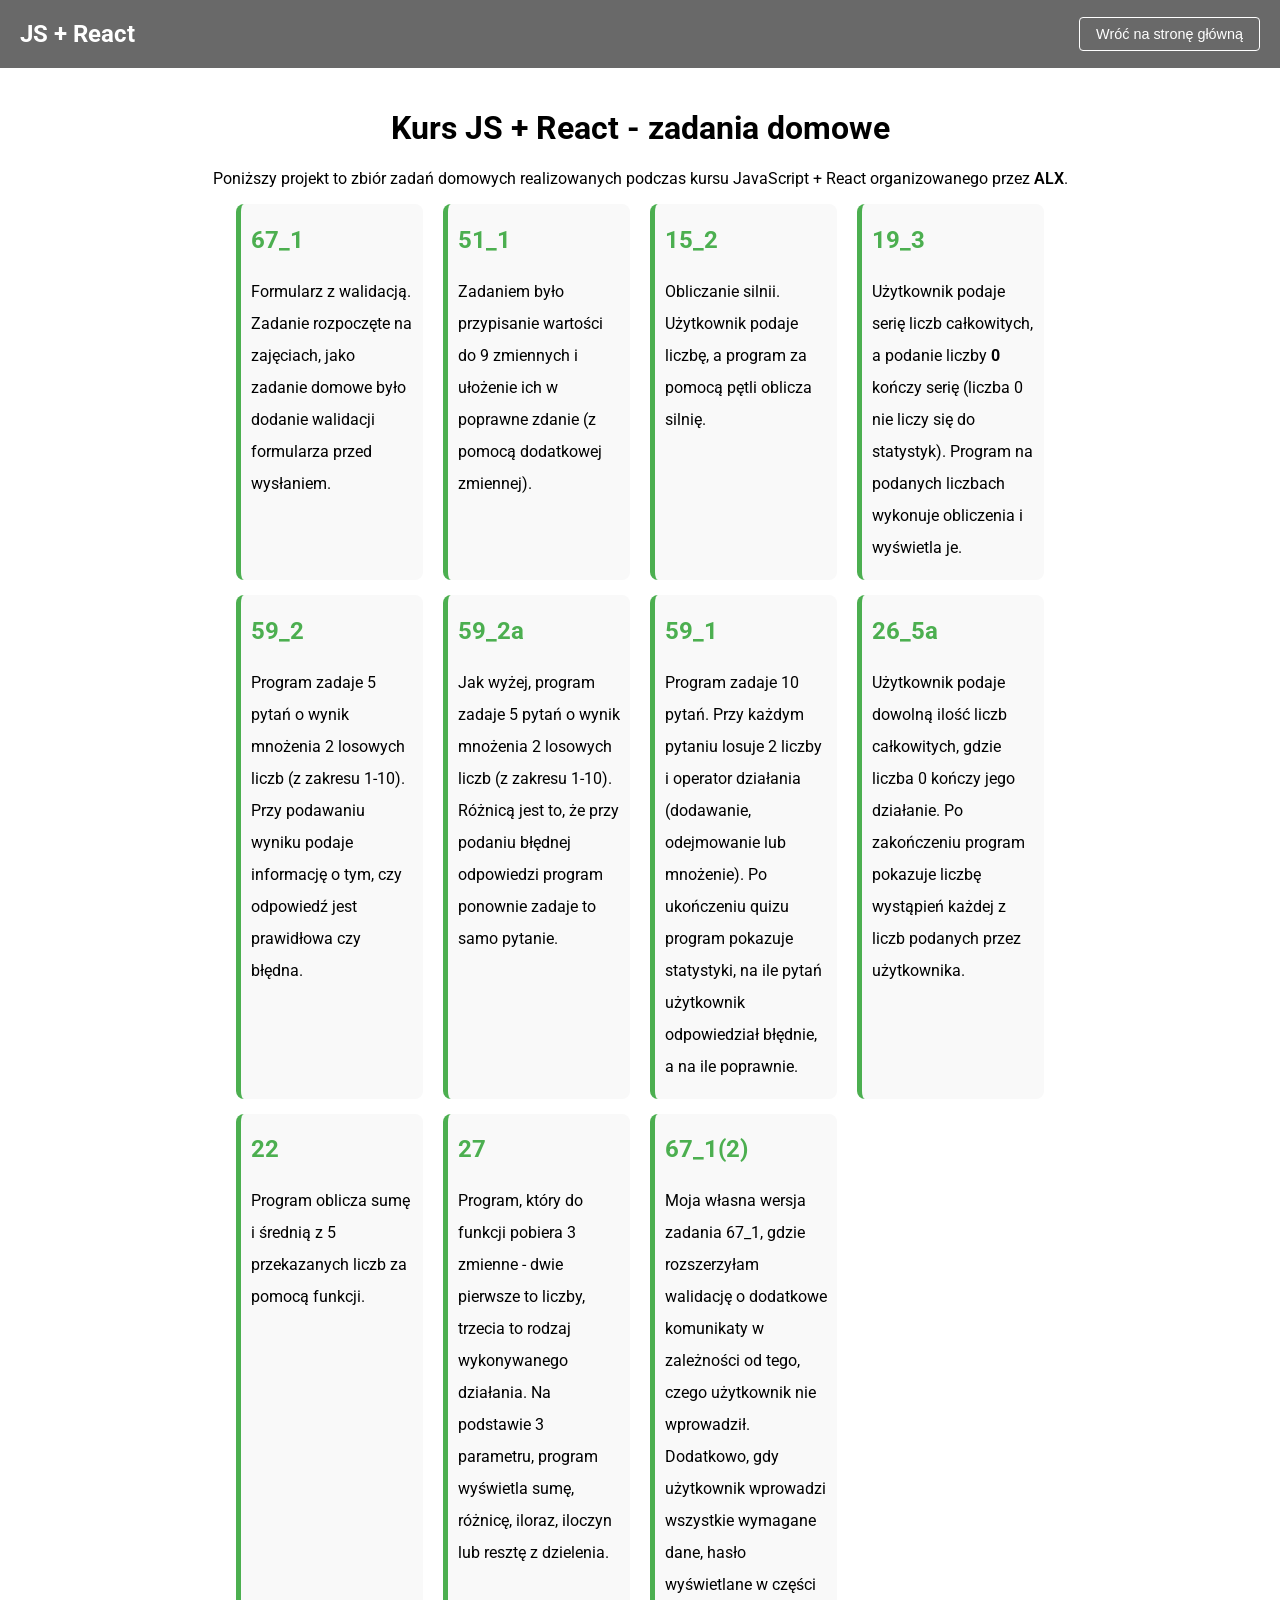
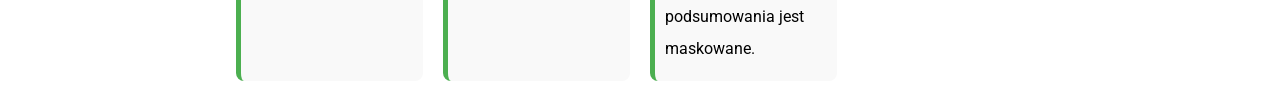
==== index.html @ 88aaadb1 "feat: dodano w root plik style.css - dodano plik "/index.html" dla GH Pages - dodano style w "/style" ====
<!doctype html>
<html lang="en">
    <head>
        <meta charset="UTF-8" />
        <meta name="viewport" content="width=device-width, initial-scale=1.0" />
        <title>JS+React</title>
        <link rel="stylesheet" href="./style.css" />
        <link rel="stylesheet" href="main.css" />
    </head>
    <body>
        <header class="app-header">
            <h2 id="app-name">JS + React</h2>
            <nav id="app-nav">
                <a href="/js-react-alx">
                    <button>Wróć na stronę główną</button>
                </a>
            </nav>
        </header>
        <main>
            <div id="main">
                <h1>Kurs JS + React - zadania domowe</h1>
                <p>Poniższy projekt to zbiór zadań domowych realizowanych podczas kursu JavaScript + React organizowanego przez <a href="https://alx.pl">ALX</a>.</p>
            </div>

            <div id="exer">
                <a href="/67_1/">
                    <h2 class="title">67_1</h2>
                    <p class="desc">Formularz z walidacją. Zadanie rozpoczęte na zajęciach, jako zadanie domowe było dodanie walidacji formularza przed wysłaniem.</p>
                </a>
                <a href="/51_2/">
                    <h2 class="title">51_1</h2>
                    <p class="desc">Zadaniem było przypisanie wartości do 9 zmiennych i ułożenie ich w poprawne zdanie (z pomocą dodatkowej zmiennej).</p>
                </a>
                <a href="/15_2/">
                    <h2 class="title">15_2</h2>
                    <p class="desc">Obliczanie silnii. Użytkownik podaje liczbę, a program za pomocą pętli oblicza silnię.</p>
                </a>
                <a href="/19_3/">
                    <h2 class="title">19_3</h2>
                    <p class="desc">Użytkownik podaje serię liczb całkowitych, a podanie liczby <b>0</b> kończy serię (liczba 0 nie liczy się do statystyk). Program na podanych liczbach wykonuje obliczenia i wyświetla je.</p>
                </a>
                <a href="/59_2/">
                    <h2 class="title">59_2</h2>
                    <p class="desc">Program zadaje 5 pytań o wynik mnożenia 2 losowych liczb (z zakresu 1-10). Przy podawaniu wyniku podaje informację o tym, czy odpowiedź jest prawidłowa czy błędna.</p>
                </a>
                <a href="/59_2a/">
                    <h2 class="title">59_2a</h2>
                    <p class="desc">Jak wyżej, program zadaje 5 pytań o wynik mnożenia 2 losowych liczb (z zakresu 1-10). Różnicą jest to, że przy podaniu błędnej odpowiedzi program ponownie zadaje to samo pytanie.</p>
                </a>
                <a href="/59_1/">
                    <h2 class="title">59_1</h2>
                    <p class="desc">
                        Program zadaje 10 pytań. Przy każdym pytaniu losuje 2 liczby i operator działania (dodawanie, odejmowanie lub mnożenie). Po ukończeniu quizu program pokazuje statystyki, na ile pytań użytkownik odpowiedział błędnie, a na ile
                        poprawnie.
                    </p>
                </a>
                <a href="/26_5a/">
                    <h2 class="title">26_5a</h2>
                    <p class="desc">Użytkownik podaje dowolną ilość liczb całkowitych, gdzie liczba 0 kończy jego działanie. Po zakończeniu program pokazuje liczbę wystąpień każdej z liczb podanych przez użytkownika.</p>
                </a>
                <a href="/22/">
                    <h2 class="title">22</h2>
                    <p class="desc">Program oblicza sumę i średnią z 5 przekazanych liczb za pomocą funkcji.</p>
                </a>
                <a href="/27/">
                    <h2 class="title">27</h2>
                    <p class="desc">
                        Program, który do funkcji pobiera 3 zmienne - dwie pierwsze to liczby, trzecia to rodzaj wykonywanego działania. Na podstawie 3 parametru, program wyświetla sumę, różnicę, iloraz, iloczyn lub resztę z dzielenia.
                    </p>
                </a>
                <a href="/67_1(2)/">
                    <h2 class="title">67_1(2)</h2>
                    <p class="desc">
                        Moja własna wersja zadania 67_1, gdzie rozszerzyłam walidację o dodatkowe komunikaty w zależności od tego, czego użytkownik nie wprowadził. Dodatkowo, gdy użytkownik wprowadzi wszystkie wymagane dane, hasło wyświetlane w
                        części podsumowania jest maskowane.
                    </p>
                </a>
            </div>
        </main>
    </body>
</html>
---- style.css ----
@import url('https://fonts.googleapis.com/css2?family=Roboto:ital,wght@0,100..900;1,100..900&display=swap');

body {
    font-family: 'Roboto', sans-serif;
    padding-top: 80px;
}

.app-header {
    background-color: dimgray;
    position: fixed;
    top: 0;
    left: 0;
    right: 0;
    color: #fff;
    display: flex;
    justify-content: space-between; /* Rozsuwa h2 w lewo, nav w prawo */
    align-items: center; /* Wyrównuje h2 i nav w pionie */
    padding: 0 20px;
}
.app-header nav button {
    background-color: transparent; /* Przezroczyste tło */
    color: #fff; /* Biały napis */
    border: 1px solid #fff; /* Cienka biała ramka */
    padding: 8px 16px; /* Odstępy wewnątrz */
    cursor: pointer; /* Kursor łapki */
    border-radius: 4px; /* Zaokrąglone rogi */
    font-size: 0.9rem;
    transition: background 0.3s; /* Płynne przejście przy najechaniu */
}

.app-header nav button:hover {
    background-color: rgba(255, 255, 255, 0.2); /* Delikatne podświetlenie po najechaniu */
}
.app-header nav a {
    text-decoration: none;
}
---- main.css ----
main {
    width: 80%;
    margin: 0 auto;
}

#main {
    text-align: center;

    & a {
        text-decoration: none;
        color: inherit;
        transition: all ease-in-out 0.3s;
        font-weight: 600;

        &:hover,
        &:focus-visible {
            color: #ff6b00;
            text-decoration: underline solid #ff6b00 1px;
            text-underline-offset: 4px;
        }
    }
}

#exer {
    display: grid;
    grid-template-columns: repeat(auto-fit, minmax(180px, 1fr));
    gap: 15px 20px;
    width: 80%;
    /* max-width: 1400px; */
    margin: 0 auto;

    a {
        background-color: #f9f9f9;
        border-radius: 8px;
        border-left: 5px solid #4caf50;
        line-height: 2rem;
        padding: 0 10px;
        text-decoration: none;
        transition: all 0.3s ease-in-out;

        .title {
            color: #4caf50;
            text-decoration: none;
        }

        .desc {
            color: black;
        }

        &:hover,
        &:focus-visible {
            transform: scale(1.05);
        }
    }
}
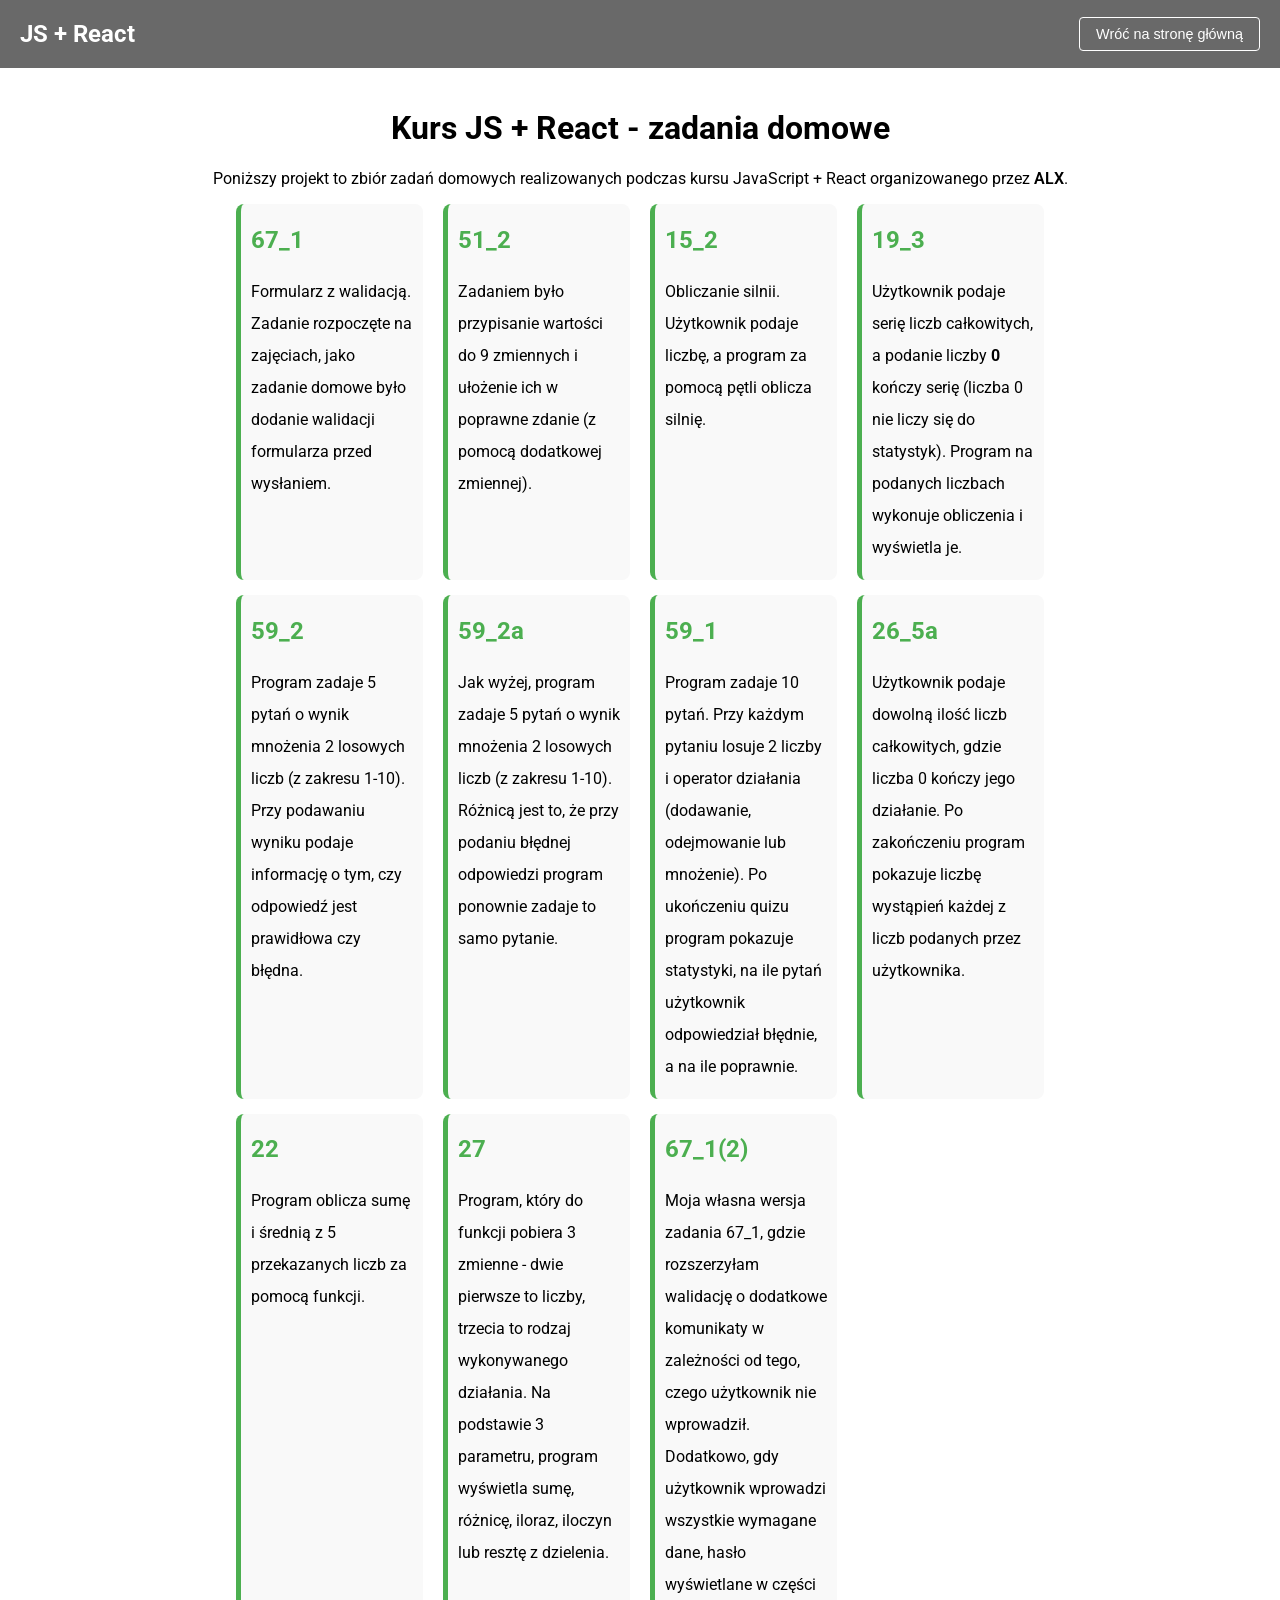
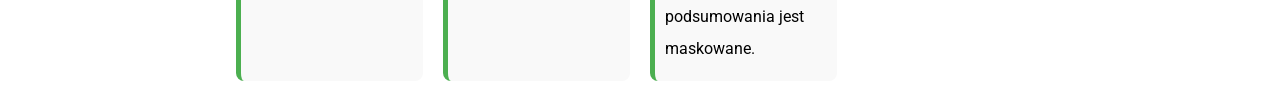
==== commit 175775f4: "fix: poprawiono literówki" ====
--- a/index.html
+++ b/index.html
@@ -4,7 +4,7 @@
         <meta charset="UTF-8" />
         <meta name="viewport" content="width=device-width, initial-scale=1.0" />
         <title>JS+React</title>
-        <link rel="stylesheet" href="./style.css" />
+        <link rel="stylesheet" href="style.css" />
         <link rel="stylesheet" href="main.css" />
     </head>
     <body>
@@ -28,7 +28,7 @@
                     <p class="desc">Formularz z walidacją. Zadanie rozpoczęte na zajęciach, jako zadanie domowe było dodanie walidacji formularza przed wysłaniem.</p>
                 </a>
                 <a href="/51_2/">
-                    <h2 class="title">51_1</h2>
+                    <h2 class="title">51_2</h2>
                     <p class="desc">Zadaniem było przypisanie wartości do 9 zmiennych i ułożenie ich w poprawne zdanie (z pomocą dodatkowej zmiennej).</p>
                 </a>
                 <a href="/15_2/">
